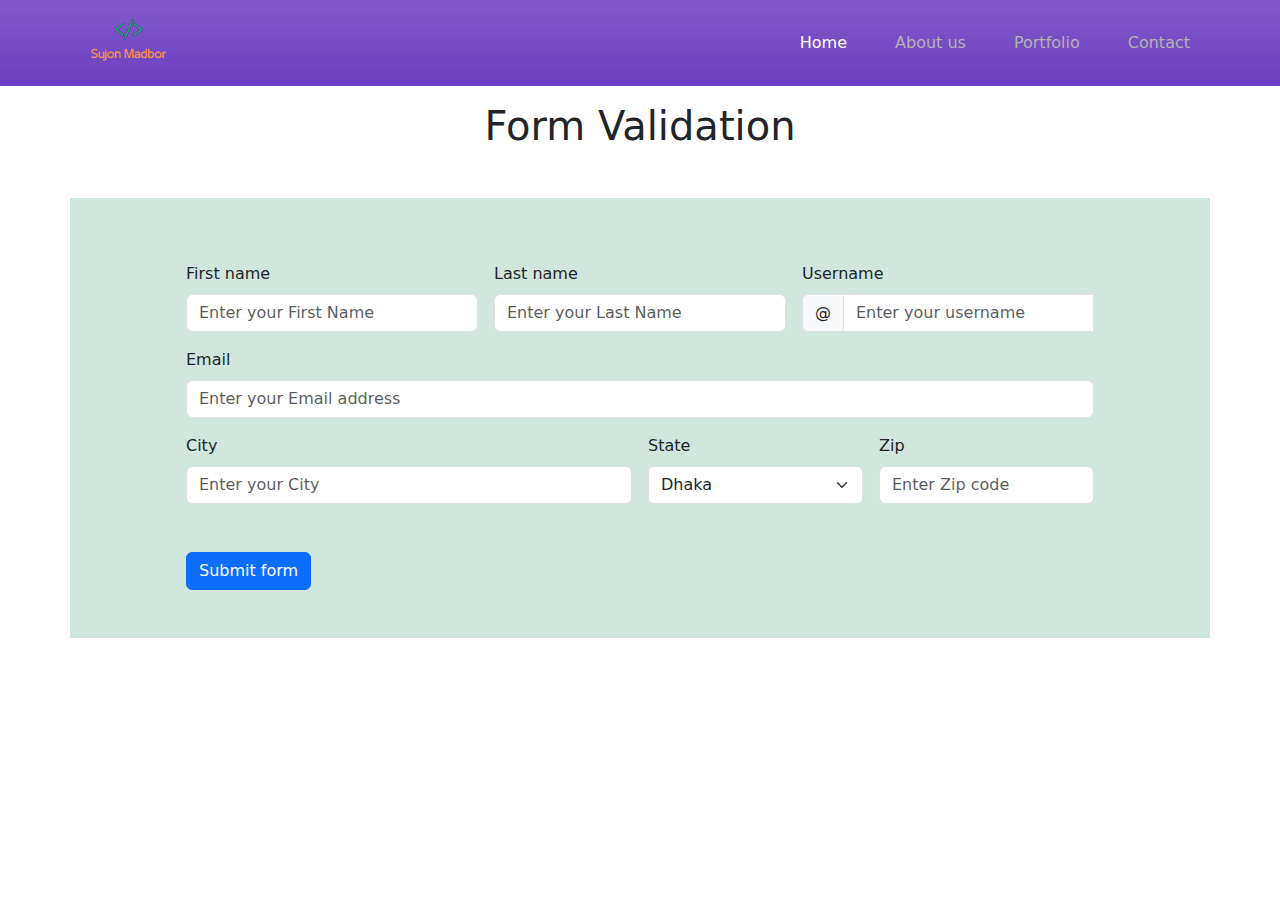
==== index.html @ c5364f3e "first commit" ====
<!DOCTYPE html>
<html lang="en">
    <head>
        <meta charset="UTF-8" />
        <meta http-equiv="X-UA-Compatible" content="IE=edge" />
        <meta name="viewport" content="width=device-width, initial-scale=1.0" />
        <title>bootstrap</title>

        <!-- bootstrap cdn  -->
        <link rel="stylesheet" href="css/bootstrap.css" />

        <!-- custom css  -->
        <link rel="stylesheet" href="css/style.css" />
        <link rel="stylesheet" href="css/media_query.css" />
    </head>
    <body>
        <header>
            <nav class="navbar navbar-expand-lg bg-gradient">
                <div class="container-md">
                    <a class="navbar-brand" href="index.html"
                        ><img src="images/logo.png" class="w-75" alt=""
                    /></a>
                    <button
                        class="navbar-toggler"
                        type="button"
                        data-bs-toggle="collapse"
                        data-bs-target="#navbarTogglerDemo03"
                        aria-controls="navbarTogglerDemo03"
                        aria-expanded="false"
                        aria-label="Toggle navigation"
                    >
                        <span class="navbar-toggler-icon"></span>
                    </button>

                    <div
                        class="collapse navbar-collapse"
                        id="navbarTogglerDemo03"
                    >
                        <ul class="navbar-nav ms-auto mb-lg-0">
                            <li class="nav-item">
                                <a
                                    class="nav-link active text-white"
                                    aria-current="page"
                                    href="#"
                                    >Home</a
                                >
                            </li>
                            <li class="nav-item">
                                <a
                                    class="nav-link"
                                    href="pages/about_us/about_us.html"
                                    >About us</a
                                >
                            </li>
                            <li class="nav-item">
                                <a
                                    class="nav-link"
                                    href="pages/portfolio/portfolio.html"
                                    >Portfolio</a
                                >
                            </li>
                            <li class="nav-item">
                                <a
                                    class="nav-link"
                                    href="pages/contact_us/contact_us.html"
                                    >Contact</a
                                >
                            </li>
                        </ul>
                    </div>
                </div>
            </nav>
        </header>
        <main>
            <h2 class="display-6 text-center pt-3">Form Validation</h2>
            <section class="container bg-success-subtle">
                <form class="row g-3 m-5 p-5 needs-validation" novalidate>
                    <div class="col-md-4 position-relative">
                        <label for="f_name" class="form-label"
                            >First name</label
                        >
                        <input
                            type="text"
                            class="form-control f_name"
                            id="f_name"
                            name="f_name"
                            placeholder="Enter your First Name"
                            required
                        />
                        <div class="valid-tooltip">Looks good!</div>
                        <div class="invalid-tooltip">
                            Please Enter your First Name
                        </div>
                    </div>
                    <div class="col-md-4 position-relative">
                        <label for="l_name" class="form-label">Last name</label>
                        <input
                            type="text"
                            class="form-control l_name"
                            id="l_name"
                            name="l_name"
                            placeholder="Enter your Last Name"
                            required
                        />
                        <div class="valid-tooltip">Looks good!</div>
                        <div class="invalid-tooltip">
                            Please Enter your Last Name
                        </div>
                    </div>
                    <div class="col-md-4 position-relative">
                        <label for="username" class="form-label"
                            >Username</label
                        >
                        <div class="input-group has-validation">
                            <span
                                class="input-group-text"
                                id="validationTooltipUsernamePrepend"
                                >@</span
                            >
                            <input
                                type="text"
                                class="form-control username"
                                id="username"
                                name="username"
                                placeholder="Enter your username"
                                aria-describedby="validationTooltipUsernamePrepend"
                                required
                            />
                            <div class="valid-tooltip">Looks good!</div>
                            <div class="invalid-tooltip">
                                Please choose a unique and valid username.
                            </div>
                        </div>
                    </div>

                    <div class="col-md-12 position-relative">
                        <label for="email" class="form-label">Email </label>
                        <input
                            type="email"
                            class="form-control email"
                            id="email"
                            name="email"
                            placeholder="Enter your Email address"
                            required
                        />
                        <div class="valid-tooltip">Looks good!</div>
                        <div class="invalid-tooltip">
                            Please Enter valid Email address
                        </div>
                    </div>
                    <div class="col-md-6 position-relative">
                        <label for="city" class="form-label">City</label>
                        <input
                            type="text"
                            class="form-control city"
                            id="city"
                            placeholder="Enter your City"
                            required
                        />
                        <div class="valid-tooltip">Looks good!</div>
                        <div class="invalid-tooltip">
                            Please provide a valid city.
                        </div>
                    </div>
                    <div class="col-md-3 position-relative">
                        <label for="state" class="form-label">State</label>
                        <select
                            class="form-select state"
                            id="state"
                            name="state"
                            required
                        >
                            <option selected disabled value="">
                                Choose...
                            </option>
                            <option selected>Dhaka</option>
                            <option>Barishal</option>
                            <option>Shylhet</option>
                        </select>
                        <div class="valid-tooltip">Looks good!</div>
                        <div class="invalid-tooltip">
                            Please select a valid state.
                        </div>
                    </div>
                    <div class="col-md-3 position-relative">
                        <label for="zip" class="form-label">Zip</label>
                        <input
                            type="number"
                            class="form-control zip"
                            id="zip"
                            name="zip"
                            placeholder="Enter Zip code"
                            required
                        />
                        <div class="valid-tooltip">Looks good!</div>
                        <div class="invalid-tooltip">
                            Please provide a valid zip.
                        </div>
                    </div>
                    <div class="col-12 mt-5">
                        <button class="btn btn-primary" type="submit">
                            Submit form
                        </button>
                    </div>
                </form>
            </section>
        </main>

        <!-- bootstrap js  -->
        <script src="js/bootstrap.bundle.min.js"></script>
        <script src="js/script.js"></script>
    </body>
</html>
---- css/style.css ----
/* common css  */
body {
    margin: 0;
    padding: 0;
}

/* common css  */

/* navbar start */
.navbar {
    background-color: #6c3ec1;
    /* --bs-bg-opacity: 0.5; */
}
.nav-item {
    margin-left: 2rem;
}
/*  */
.nav-link {
    color: #b2b2b2;
}
.nav-link:hover {
    border-bottom: 1px solid;
    color: #ffffff;
}
/* navbar end */
---- css/media_query.css ----
/* Extra small devices (portrait phones, less than 576px) */
@media (max-width: 575.98px) {
}

/* Small devices (landscape phones, 576px and up) */
@media (min-width: 576px) and (max-width: 767.98px) {
}

/* Medium devices (tablets, 768px and up) */
@media (min-width: 768px) and (max-width: 991.98px) {
}

/* Large devices (desktops, 992px and up) */
@media (min-width: 992px) and (max-width: 1199.98px) {
}

/* Extra large devices (desktops, 1200px and up) */
@media (min-width: 1200px) and (max-width: 1399.98px) {
}

/* Extra Extra  large devices (large desktops, 1200px and up) */
@media (min-width: 1400px) {
}
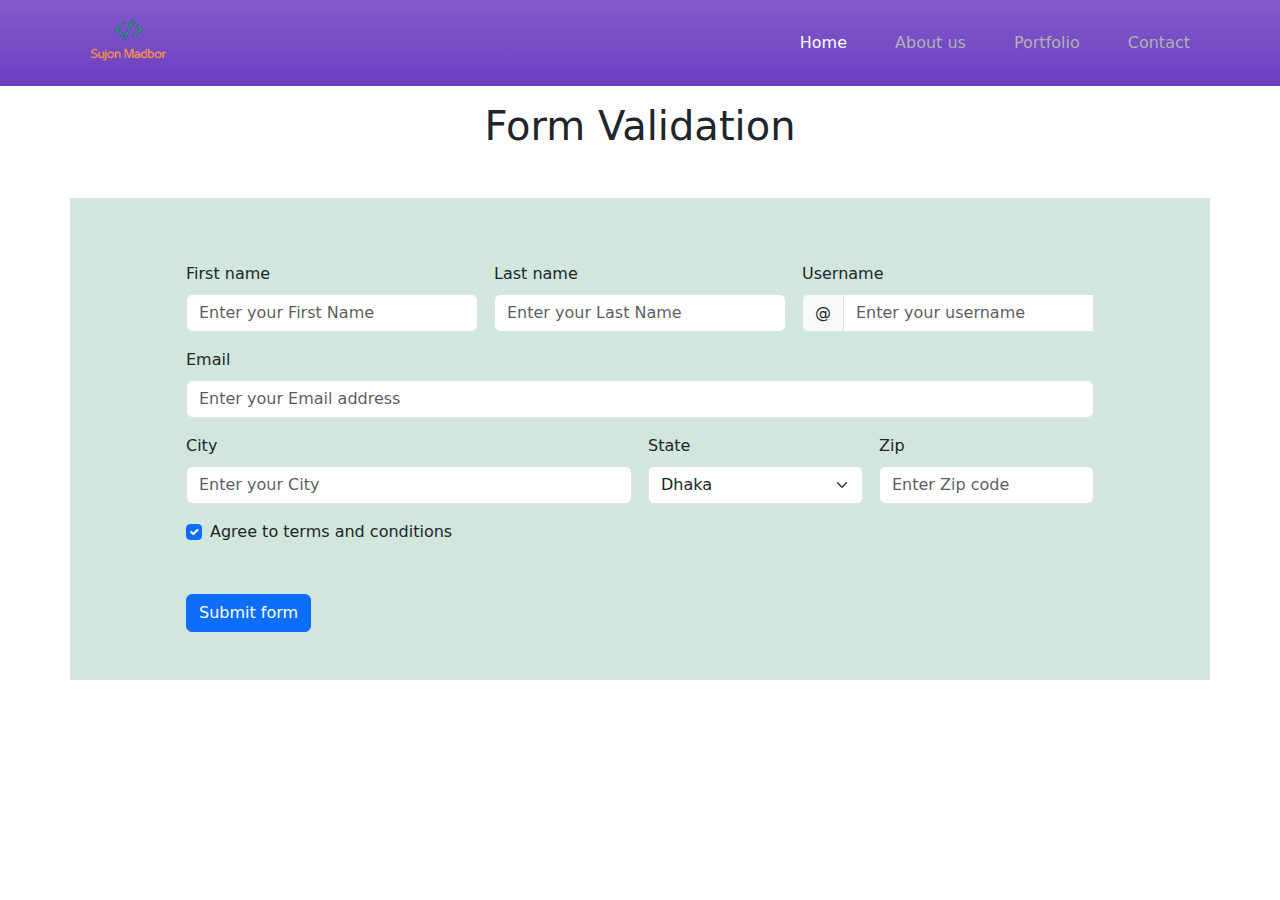
==== commit da9c7c99: "added" ====
--- a/index.html
+++ b/index.html
@@ -197,6 +197,24 @@
                             Please provide a valid zip.
                         </div>
                     </div>
+                    <div class="col-12">
+                        <div class="form-check">
+                            <input
+                                class="form-check-input"
+                                type="checkbox"
+                                value=""
+                                id="invalidCheck"
+                                required
+                                checked
+                            />
+                            <label class="form-check-label" for="invalidCheck">
+                                Agree to terms and conditions
+                            </label>
+                            <div class="invalid-feedback">
+                                You must agree before submitting.
+                            </div>
+                        </div>
+                    </div>
                     <div class="col-12 mt-5">
                         <button class="btn btn-primary" type="submit">
                             Submit form
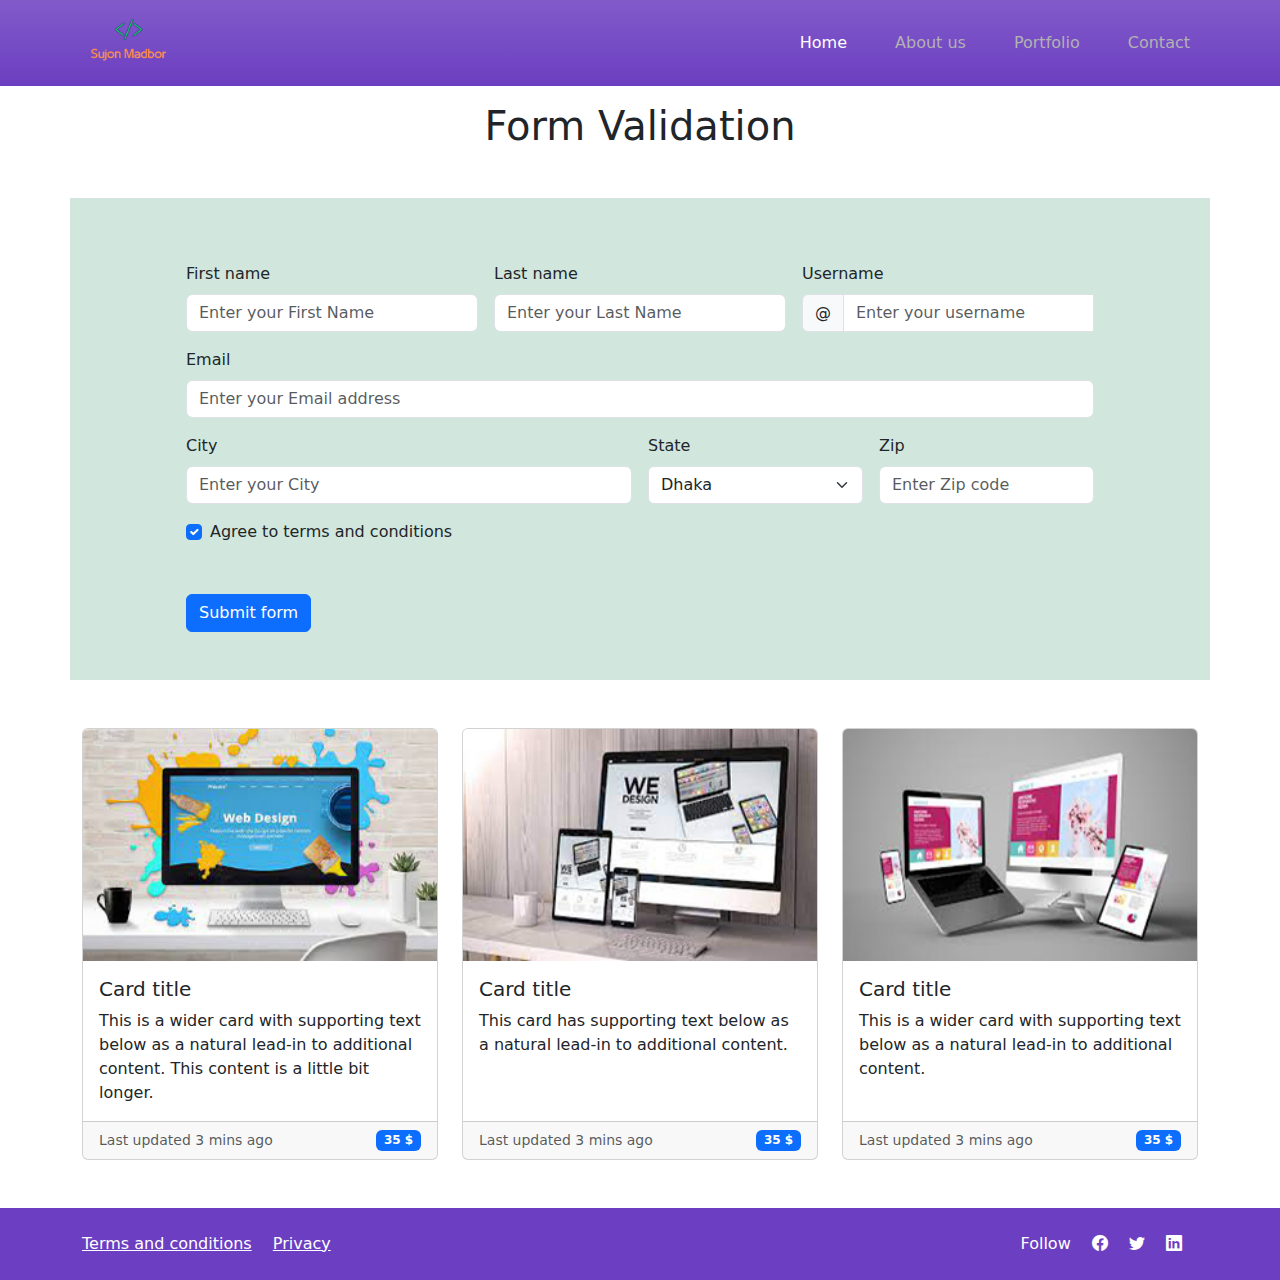
==== commit 4c278553: "added" ====
--- a/index.html
+++ b/index.html
@@ -12,6 +12,7 @@
         <!-- custom css  -->
         <link rel="stylesheet" href="css/style.css" />
         <link rel="stylesheet" href="css/media_query.css" />
+        <link rel="stylesheet" href="icons/bootstrap-icons.css" />
     </head>
     <body>
         <header>
@@ -222,7 +223,111 @@
                     </div>
                 </form>
             </section>
+
+            <section class="container-md my-5">
+                <div class="row row-cols-1 row-cols-md-3 g-4">
+                    <div class="col">
+                        <div class="card h-100">
+                            <img
+                                src="images/card_image_1.jpg"
+                                class="card-img-top"
+                                alt="..."
+                            />
+                            <div class="card-body">
+                                <h5 class="card-title">Card title</h5>
+                                <p class="card-text">
+                                    This is a wider card with supporting text
+                                    below as a natural lead-in to additional
+                                    content. This content is a little bit
+                                    longer.
+                                </p>
+                            </div>
+                            <div
+                                class="card-footer d-flex justify-content-between"
+                            >
+                                <small class="text-muted"
+                                    >Last updated 3 mins ago</small
+                                ><span class="badge text-bg-primary">35 $</span>
+                            </div>
+                        </div>
+                    </div>
+                    <div class="col">
+                        <div class="card h-100">
+                            <img
+                                src="images/card_image_2.jpg"
+                                class="card-img-top"
+                                alt="..."
+                            />
+                            <div class="card-body">
+                                <h5 class="card-title">Card title</h5>
+                                <p class="card-text">
+                                    This card has supporting text below as a
+                                    natural lead-in to additional content.
+                                </p>
+                            </div>
+                            <div
+                                class="card-footer d-flex justify-content-between"
+                            >
+                                <small class="text-muted"
+                                    >Last updated 3 mins ago</small
+                                ><span class="badge text-bg-primary">35 $</span>
+                            </div>
+                        </div>
+                    </div>
+                    <div class="col">
+                        <div class="card h-100">
+                            <img
+                                src="images/card_image_3.jpg"
+                                class="card-img-top"
+                                alt="..."
+                            />
+                            <div class="card-body">
+                                <h5 class="card-title">Card title</h5>
+                                <p class="card-text">
+                                    This is a wider card with supporting text
+                                    below as a natural lead-in to additional
+                                    content.
+                                </p>
+                            </div>
+                            <div
+                                class="card-footer d-flex justify-content-between"
+                            >
+                                <small class="text-muted"
+                                    >Last updated 3 mins ago</small
+                                ><span class="badge text-bg-primary">35 $</span>
+                            </div>
+                        </div>
+                    </div>
+                </div>
+            </section>
         </main>
+
+        <!-- footer section start -->
+        <footer>
+            <div class="container d-flex justify-content-between py-4">
+                <div>
+                    <ul class="ps-0 mb-0">
+                        <li><a href="#">Terms and conditions</a></li>
+                        <li><a href="#">Privacy</a></li>
+                    </ul>
+                </div>
+                <div>
+                    <ul class="mb-0">
+                        <li>Follow</li>
+                        <li>
+                            <a href="#"><i class="bi bi-facebook"></i></a>
+                        </li>
+                        <li>
+                            <a href="#"><i class="bi bi-twitter"></i></a>
+                        </li>
+                        <li>
+                            <a href="#"><i class="bi bi-linkedin"></i></a>
+                        </li>
+                    </ul>
+                </div>
+            </div>
+        </footer>
+        <!-- footer section end -->
 
         <!-- bootstrap js  -->
         <script src="js/bootstrap.bundle.min.js"></script>
--- a/css/style.css
+++ b/css/style.css
@@ -2,13 +2,17 @@
 body {
     margin: 0;
     padding: 0;
+}
+:root {
+    --color_purple: #6c3ec1;
+    --white: #ffffff;
 }
 
 /* common css  */
 
 /* navbar start */
 .navbar {
-    background-color: #6c3ec1;
+    background-color: var(--color_purple);
     /* --bs-bg-opacity: 0.5; */
 }
 .nav-item {
@@ -23,3 +27,17 @@
     color: #ffffff;
 }
 /* navbar end */
+
+/* foooter start  */
+footer {
+    background-color: var(--color_purple);
+}
+footer li {
+    display: inline-block;
+    margin-right: 1rem;
+}
+footer li,
+footer li a {
+    color: var(--white);
+}
+/* foooter end  */
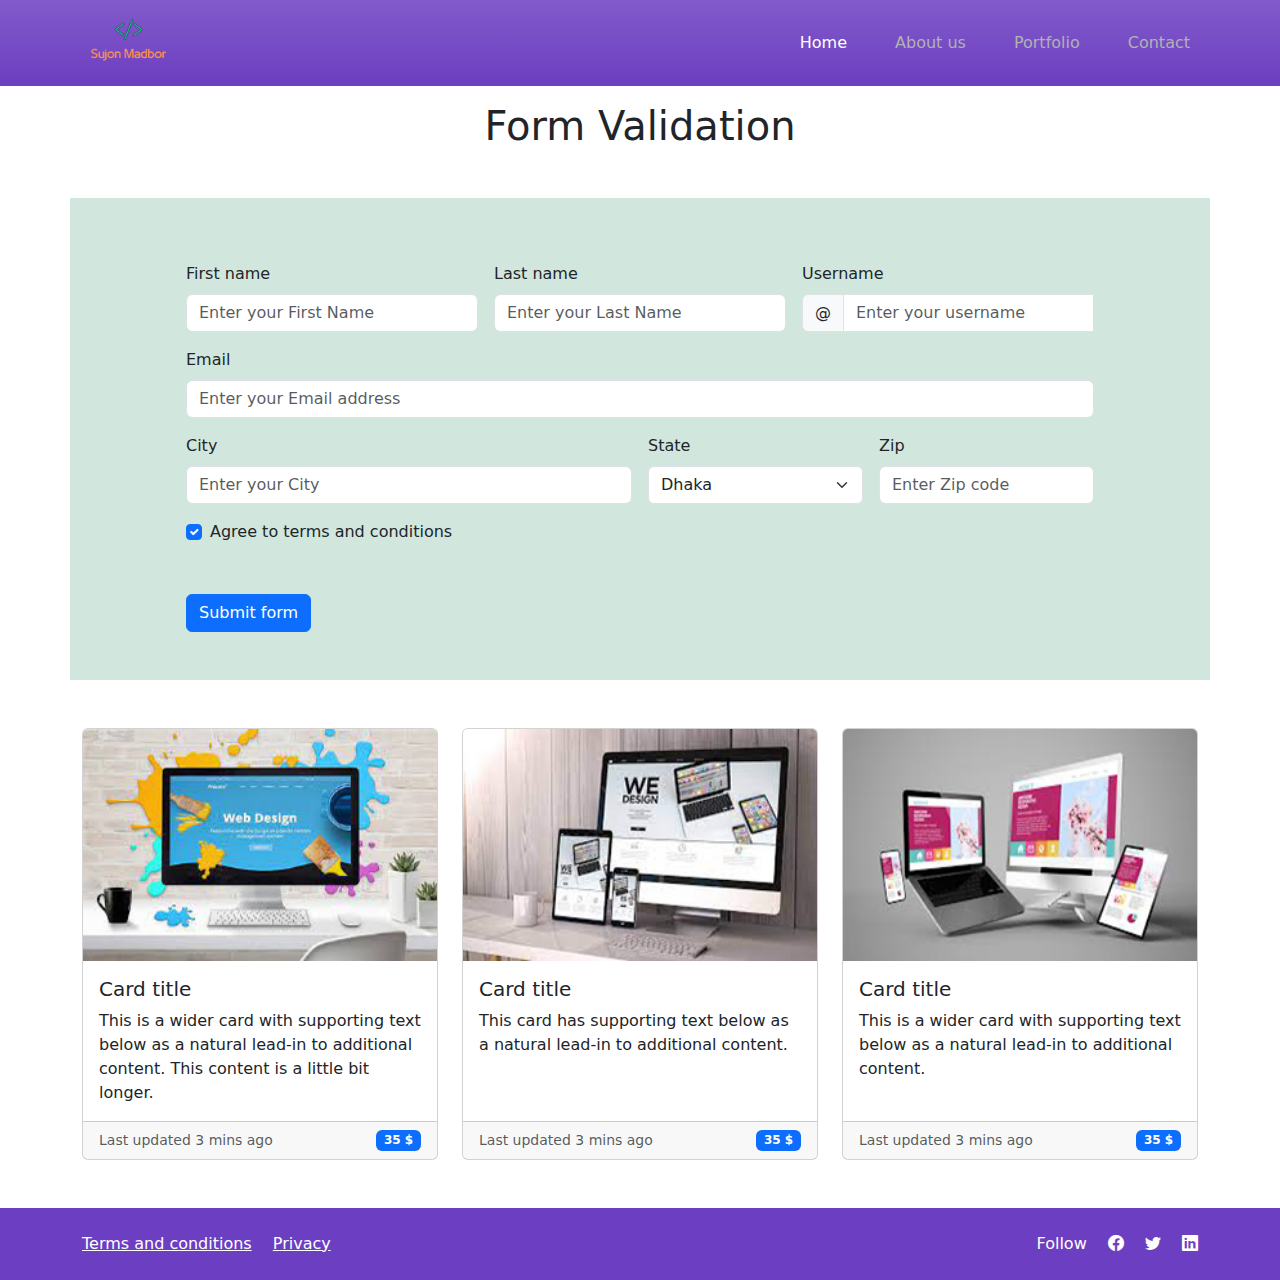
==== commit c38746be: "added" ====
--- a/index.html
+++ b/index.html
@@ -315,13 +315,25 @@
                     <ul class="mb-0">
                         <li>Follow</li>
                         <li>
-                            <a href="#"><i class="bi bi-facebook"></i></a>
+                            <a
+                                href="https://www.facebook.com/sujonmadbor8"
+                                target="_blank"
+                                ><i class="bi bi-facebook"></i
+                            ></a>
                         </li>
                         <li>
-                            <a href="#"><i class="bi bi-twitter"></i></a>
+                            <a
+                                href="https://twitter.com/sujonmadbor80"
+                                target="_blank"
+                                ><i class="bi bi-twitter"></i
+                            ></a>
                         </li>
                         <li>
-                            <a href="#"><i class="bi bi-linkedin"></i></a>
+                            <a
+                                href="https://www.linkedin.com/in/sujonmadbor8/"
+                                target="_blank"
+                                ><i class="bi bi-linkedin"></i
+                            ></a>
                         </li>
                     </ul>
                 </div>
--- a/css/style.css
+++ b/css/style.css
@@ -36,6 +36,9 @@
     display: inline-block;
     margin-right: 1rem;
 }
+footer li:last-child {
+    margin-right: 0;
+}
 footer li,
 footer li a {
     color: var(--white);
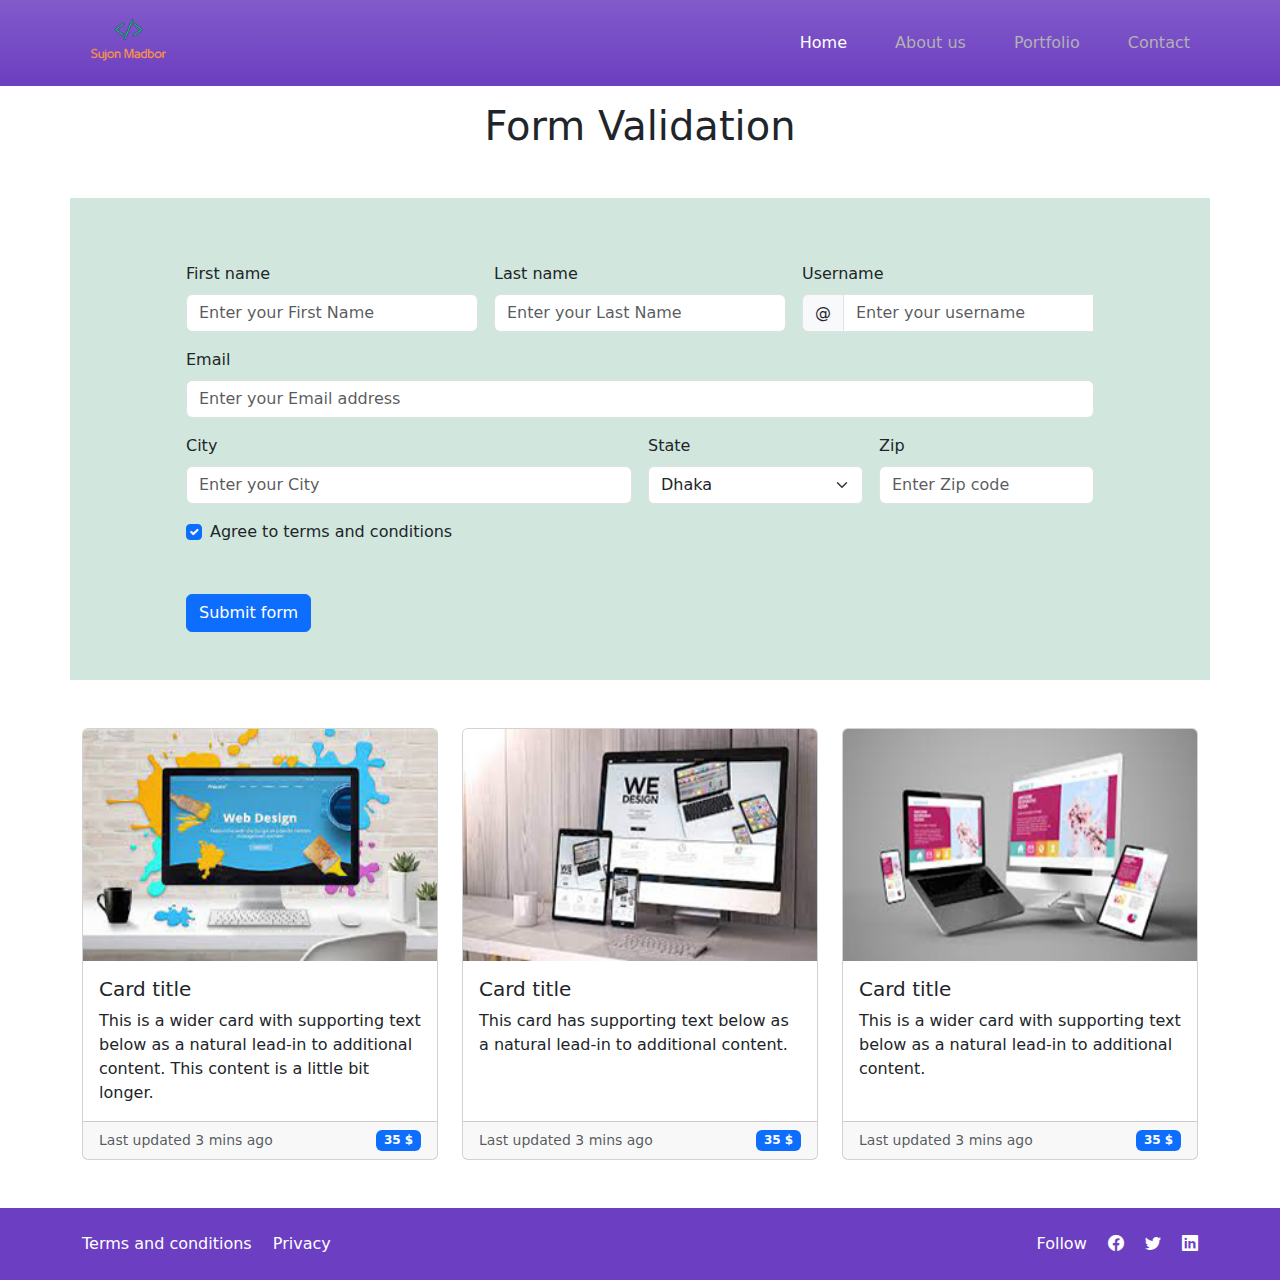
==== commit 94ae766c: "added" ====
--- a/index.html
+++ b/index.html
@@ -76,7 +76,7 @@
             <h2 class="display-6 text-center pt-3">Form Validation</h2>
             <section class="container bg-success-subtle">
                 <form class="row g-3 m-5 p-5 needs-validation" novalidate>
-                    <div class="col-md-4 position-relative">
+                    <div class="col-lg-4 col-md-6 position-relative">
                         <label for="f_name" class="form-label"
                             >First name</label
                         >
@@ -93,7 +93,7 @@
                             Please Enter your First Name
                         </div>
                     </div>
-                    <div class="col-md-4 position-relative">
+                    <div class="col-lg-4 col-md-6 position-relative">
                         <label for="l_name" class="form-label">Last name</label>
                         <input
                             type="text"
@@ -108,7 +108,7 @@
                             Please Enter your Last Name
                         </div>
                     </div>
-                    <div class="col-md-4 position-relative">
+                    <div class="col-lg-4 position-relative">
                         <label for="username" class="form-label"
                             >Username</label
                         >
--- a/css/style.css
+++ b/css/style.css
@@ -39,6 +39,9 @@
 footer li:last-child {
     margin-right: 0;
 }
+footer li a {
+    text-decoration: none;
+}
 footer li,
 footer li a {
     color: var(--white);
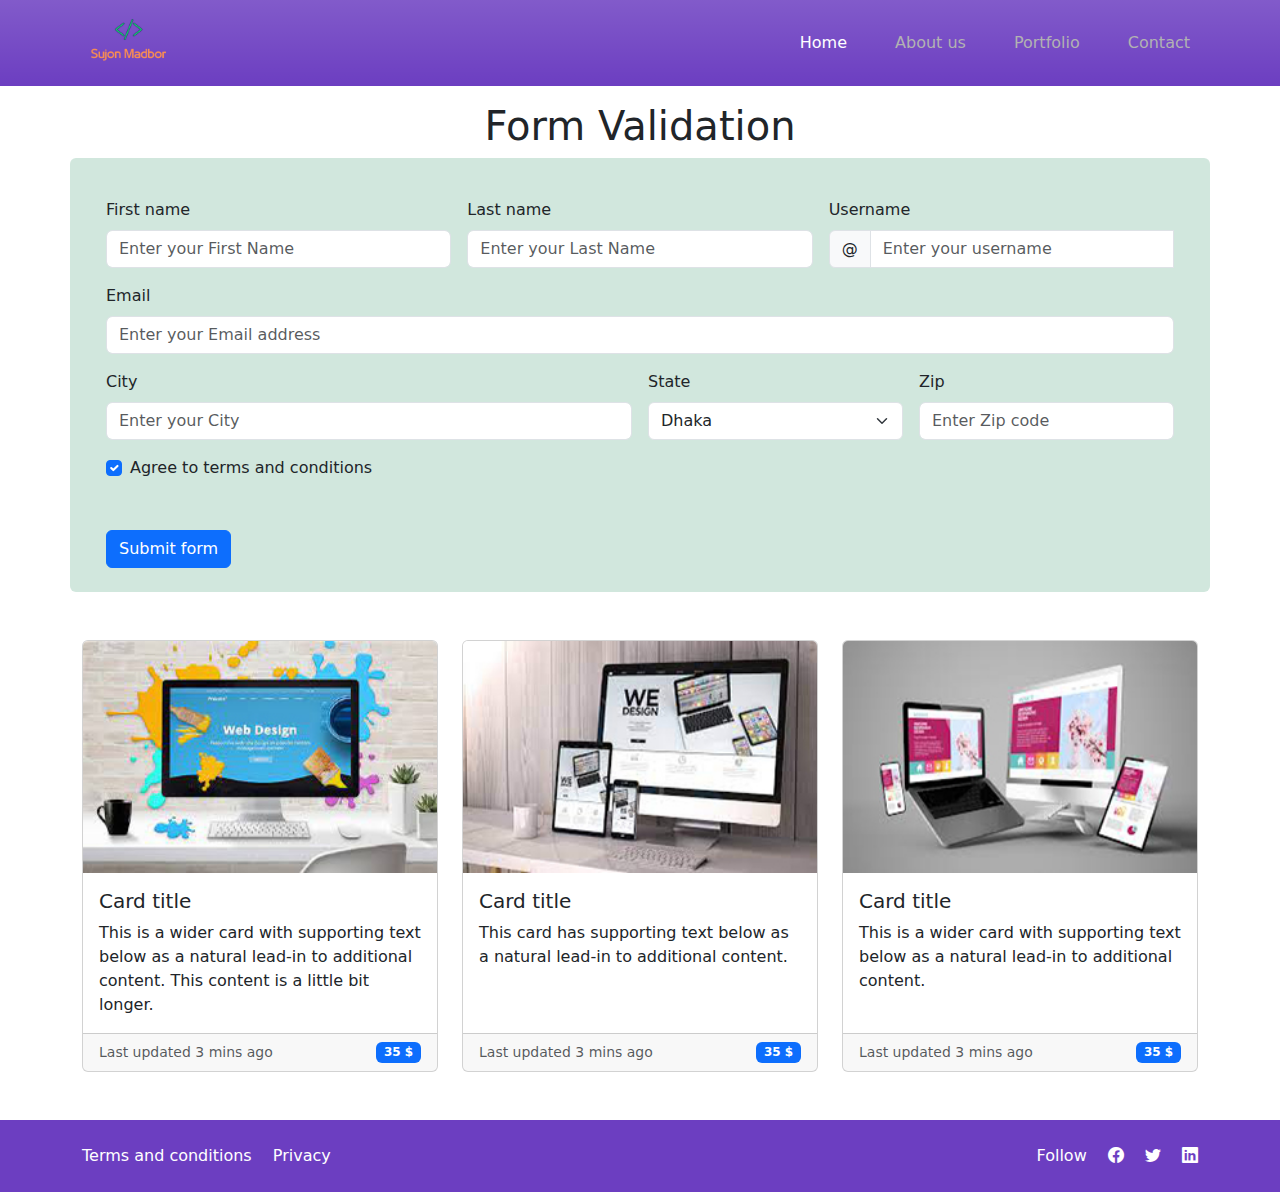
==== commit c04a149e: "added" ====
--- a/index.html
+++ b/index.html
@@ -73,9 +73,9 @@
             </nav>
         </header>
         <main>
-            <h2 class="display-6 text-center pt-3">Form Validation</h2>
-            <section class="container bg-success-subtle">
-                <form class="row g-3 m-5 p-5 needs-validation" novalidate>
+            <h2 class="display-6 text-center py-3">Form Validation</h2>
+            <section class="container bg-success-subtle rounded">
+                <form class="row g-3 p-4 needs-validation" novalidate>
                     <div class="col-lg-4 col-md-6 position-relative">
                         <label for="f_name" class="form-label"
                             >First name</label
